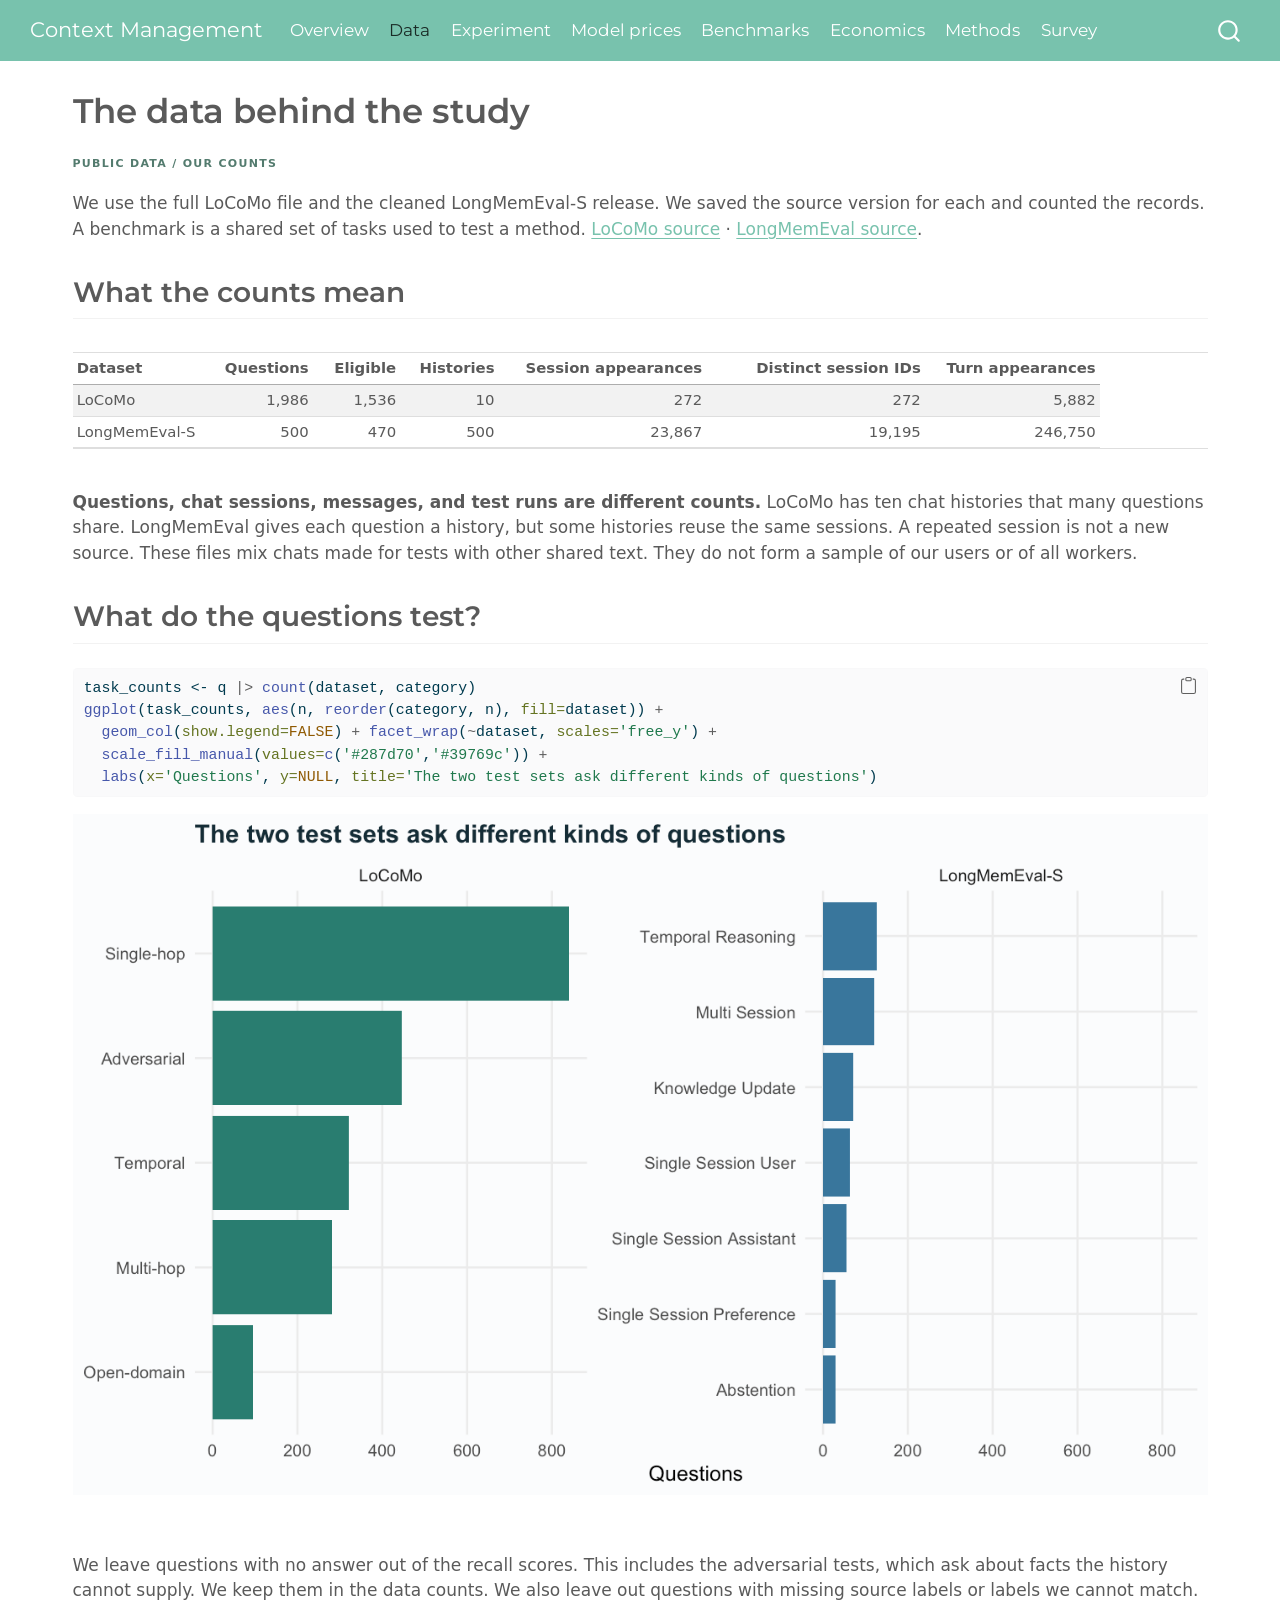
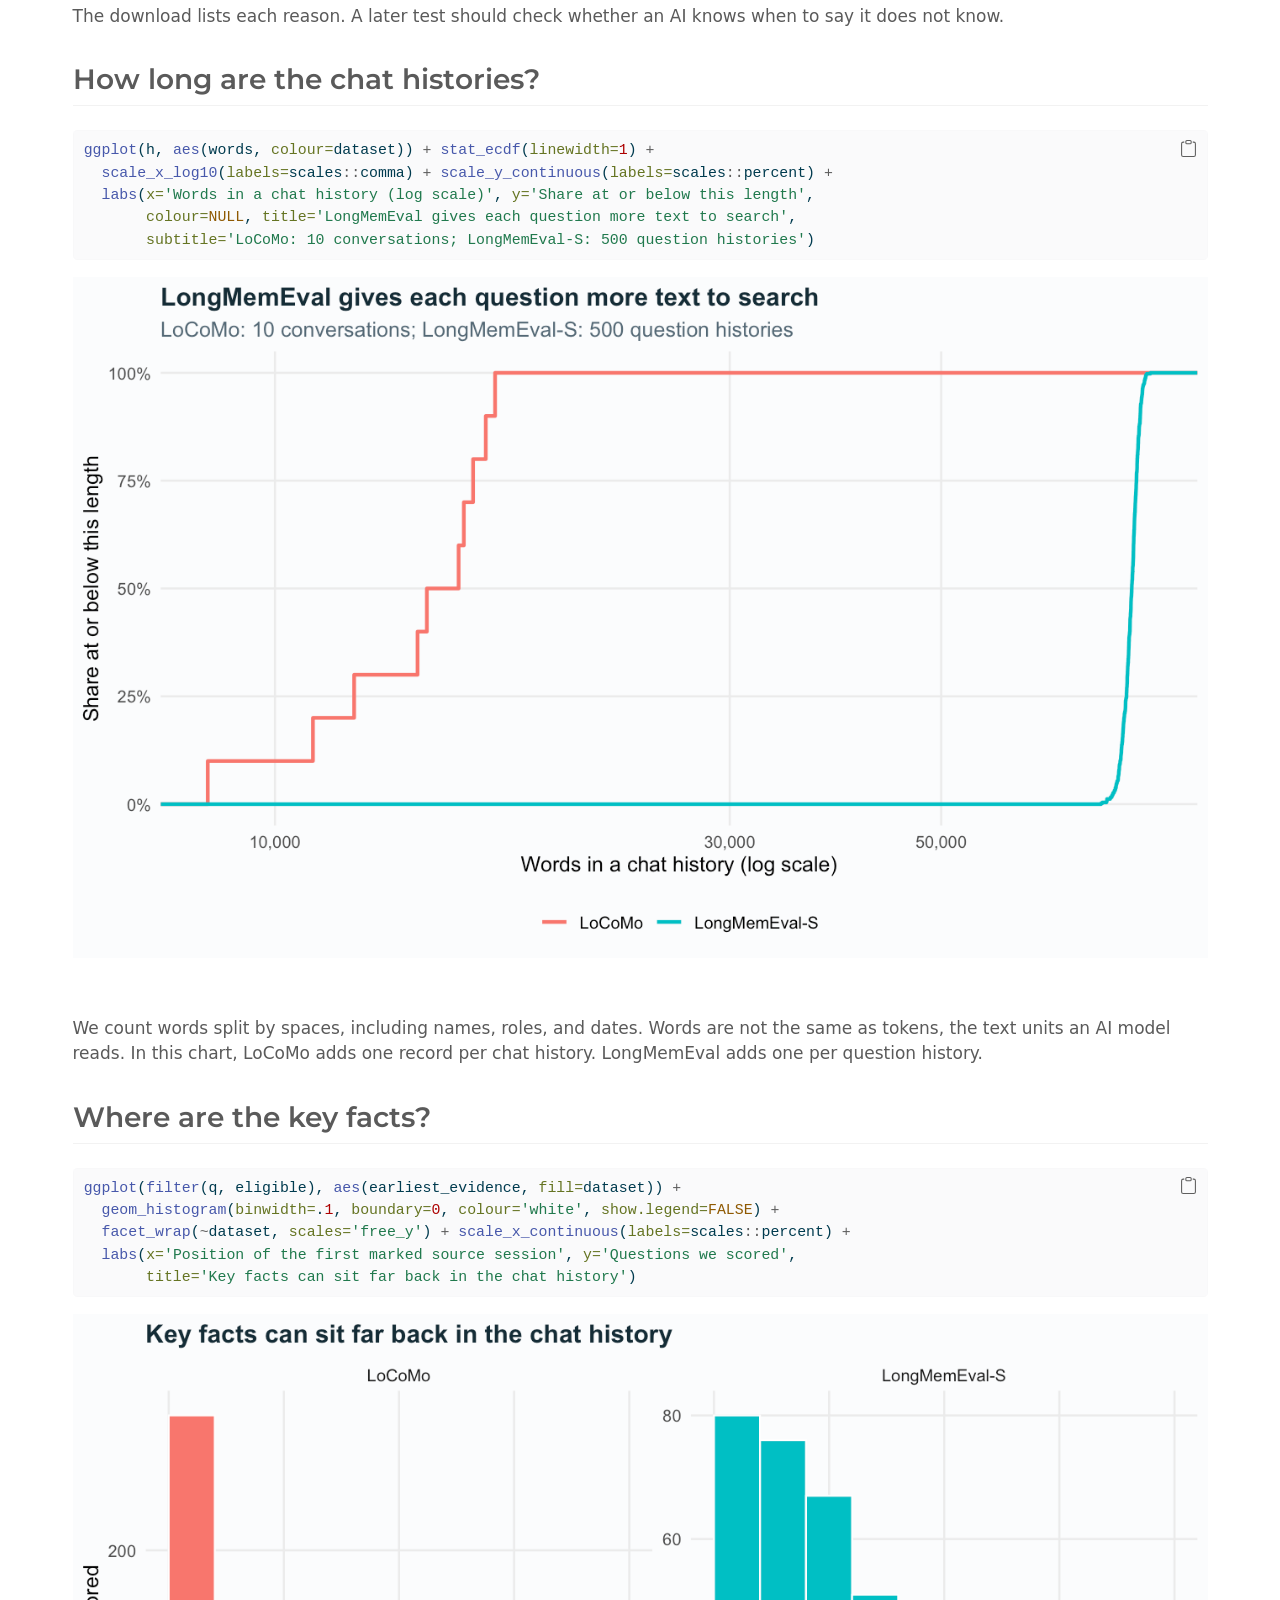
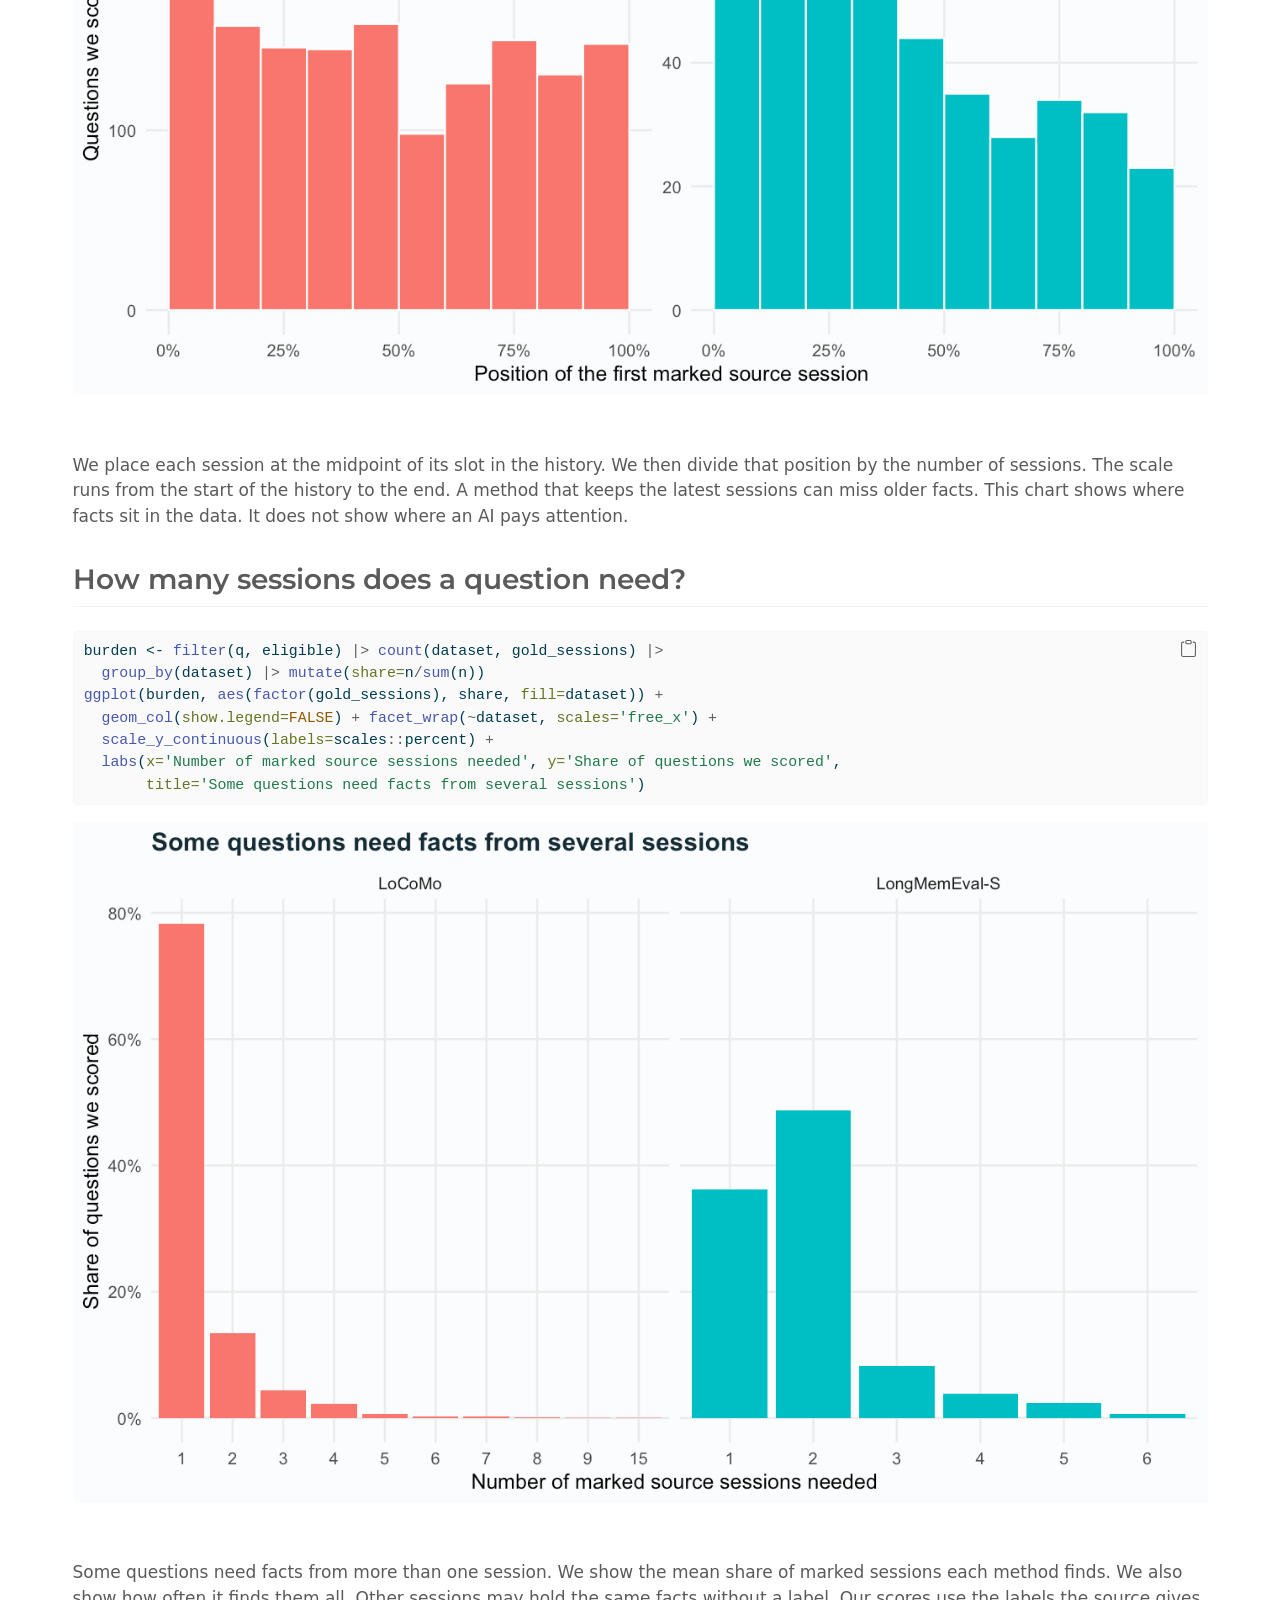
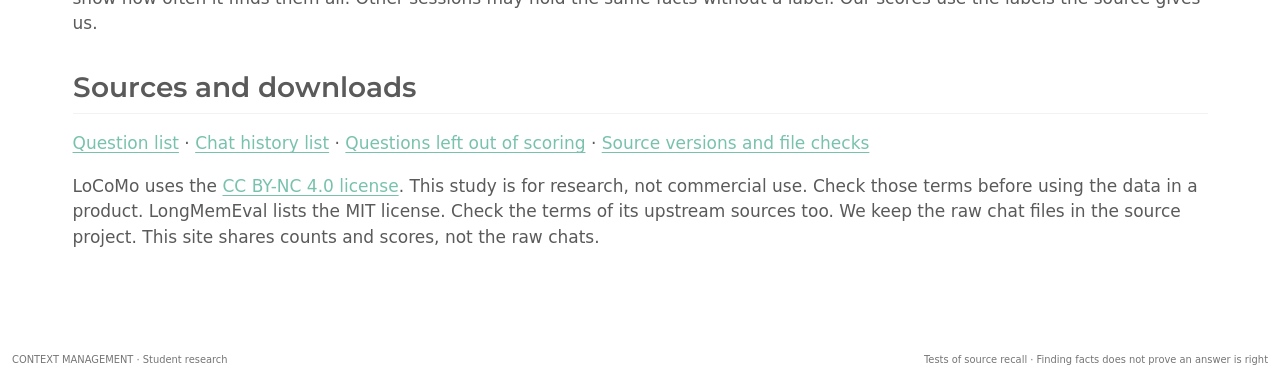
==== docs/datasets.html @ 9ab10355 "Publish AI context management research website" ====
<!DOCTYPE html>
<html xmlns="http://www.w3.org/1999/xhtml" lang="en" xml:lang="en"><head>

<meta charset="utf-8">
<meta name="generator" content="quarto-1.10.18">

<meta name="viewport" content="width=device-width, initial-scale=1.0, user-scalable=yes">


<title>The data behind the study – Context Management</title>
<style>
/* Default styles provided by pandoc.
** See https://pandoc.org/MANUAL.html#variables-for-html for config info.
*/
span.smallcaps{font-variant: small-caps;}
div.columns{display: flex; gap: 1.5em;}
div.column{flex: auto;}
@media screen {
div.columns{gap: min(4vw, 1.5em);}
div.column{overflow-x: auto;}
}
div.hanging-indent{margin-left: 1.5em; text-indent: -1.5em;}
ul.task-list{list-style: none;}
ul.task-list li input[type="checkbox"] {
  width: 0.8em;
  margin: 0 0.8em 0.2em -1em; /* quarto-specific, see https://github.com/quarto-dev/quarto-cli/issues/4556 */ 
  vertical-align: middle;
}
/* CSS for syntax highlighting */
html { -webkit-text-size-adjust: 100%; }
pre > code.sourceCode { white-space: pre; position: relative; }
pre > code.sourceCode > span { display: inline-block; line-height: 1.25; }
pre > code.sourceCode > span:empty { height: 1.2em; }
.sourceCode { overflow: visible; }
code.sourceCode > span { color: inherit; text-decoration: inherit; }
div.sourceCode { margin: 1em 0; }
pre.sourceCode { margin: 0; }
@media screen {
div.sourceCode { overflow: auto; }
}
@media print {
pre > code.sourceCode { white-space: pre-wrap; }
pre > code.sourceCode > span { text-indent: -5em; padding-left: 5em; }
}
pre.numberSource code
  { counter-reset: source-line 0; }
pre.numberSource code > span
  { position: relative; left: -4em; counter-increment: source-line; }
pre.numberSource code > span > a:first-child::before
  { content: counter(source-line);
    position: relative; left: -1em; text-align: right; vertical-align: baseline;
    border: none; display: inline-block;
    -webkit-touch-callout: none; -webkit-user-select: none;
    -khtml-user-select: none; -moz-user-select: none;
    -ms-user-select: none; user-select: none;
    padding: 0 4px; width: 4em;
  }
pre.numberSource { margin-left: 3em;  padding-left: 4px; }
div.sourceCode
  {   }
@media screen {
pre > code.sourceCode > span > a:first-child::before { text-decoration: underline; }
}
</style>


<script src="site_libs/quarto-nav/quarto-nav.js"></script>
<script src="site_libs/clipboard/clipboard.min.js"></script>
<script src="site_libs/quarto-search/autocomplete.umd.js"></script>
<script src="site_libs/quarto-search/fuse.min.js"></script>
<script src="site_libs/quarto-search/quarto-search.js"></script>
<meta name="quarto:offset" content="./">
<script src="site_libs/quarto-html/quarto.js" type="module"></script>
<script src="site_libs/quarto-html/tabsets/tabsets.js" type="module"></script>
<script src="site_libs/quarto-html/popper.min.js"></script>
<script src="site_libs/quarto-html/tippy.umd.min.js"></script>
<script src="site_libs/quarto-html/anchor.min.js"></script>
<link href="site_libs/quarto-html/tippy.css" rel="stylesheet">
<link href="site_libs/quarto-html/quarto-syntax-highlighting-64a204ab8560d761af7679ceaba22944.css" rel="stylesheet" id="quarto-text-highlighting-styles">
<script src="site_libs/bootstrap/bootstrap.min.js"></script>
<link href="site_libs/bootstrap/bootstrap-icons.css" rel="stylesheet">
<link href="site_libs/bootstrap/bootstrap-f306a07c4fb173bd38603ab43a511bce.min.css" rel="stylesheet" append-hash="true" id="quarto-bootstrap" data-mode="light">
<script id="quarto-search-options" type="application/json">{
  "location": "navbar",
  "copy-button": false,
  "collapse-after": 3,
  "panel-placement": "end",
  "type": "overlay",
  "limit": 50,
  "keyboard-shortcut": [
    "f",
    "/",
    "s"
  ],
  "show-item-context": false,
  "language": {
    "search-no-results-text": "No results",
    "search-matching-documents-text": "matching documents",
    "search-copy-link-title": "Copy link to search",
    "search-hide-matches-text": "Hide additional matches",
    "search-more-match-text": "more match in this document",
    "search-more-matches-text": "more matches in this document",
    "search-clear-button-title": "Clear",
    "search-text-placeholder": "",
    "search-detached-cancel-button-title": "Cancel",
    "search-submit-button-title": "Submit",
    "search-label": "Search"
  }
}</script>


<link rel="stylesheet" href="assets/styles.css">
</head>

<body class="nav-fixed quarto-light">

<div id="quarto-search-results"></div>
  <header id="quarto-header" class="headroom fixed-top">
    <nav class="navbar navbar-expand-lg " data-bs-theme="dark">
      <div class="navbar-container container-fluid">
      <div class="navbar-brand-container mx-auto">
    <a class="navbar-brand" href="./index.html">
    <span class="navbar-title">Context Management</span>
    </a>
  </div>
            <div id="quarto-search" class="" title="Search"></div>
          <button class="navbar-toggler" type="button" data-bs-toggle="collapse" data-bs-target="#navbarCollapse" aria-controls="navbarCollapse" role="menu" aria-expanded="false" aria-label="Toggle navigation" onclick="if (window.quartoToggleHeadroom) { window.quartoToggleHeadroom(); }">
  <span class="navbar-toggler-icon"></span>
</button>
          <div class="collapse navbar-collapse" id="navbarCollapse">
            <ul class="navbar-nav navbar-nav-scroll me-auto">
  <li class="nav-item">
    <a class="nav-link" href="./index.html"> 
<span class="menu-text">Overview</span></a>
  </li>  
  <li class="nav-item">
    <a class="nav-link active" href="./datasets.html" aria-current="page"> 
<span class="menu-text">Data</span></a>
  </li>  
  <li class="nav-item">
    <a class="nav-link" href="./retrieval.html"> 
<span class="menu-text">Experiment</span></a>
  </li>  
  <li class="nav-item">
    <a class="nav-link" href="./market.html"> 
<span class="menu-text">Model prices</span></a>
  </li>  
  <li class="nav-item">
    <a class="nav-link" href="./evidence.html"> 
<span class="menu-text">Benchmarks</span></a>
  </li>  
  <li class="nav-item">
    <a class="nav-link" href="./economics.html"> 
<span class="menu-text">Economics</span></a>
  </li>  
  <li class="nav-item">
    <a class="nav-link" href="./methods.html"> 
<span class="menu-text">Methods</span></a>
  </li>  
  <li class="nav-item">
    <a class="nav-link" href="./pulse.html"> 
<span class="menu-text">Survey</span></a>
  </li>  
</ul>
          </div> <!-- /navcollapse -->
            <div class="quarto-navbar-tools">
</div>
      </div> <!-- /container-fluid -->
    </nav>
</header>
<!-- content -->
<div id="quarto-content" class="quarto-container page-columns page-rows-contents page-layout-full page-navbar">
<!-- sidebar -->
<!-- margin-sidebar -->
    
<!-- main -->
<main class="content column-page" id="quarto-document-content">

<header id="title-block-header" class="quarto-title-block default">
<div class="quarto-title">
<h1 class="title">The data behind the study</h1>
</div>



<div class="quarto-title-meta column-page">

    
  
    
  </div>
  


</header>


<p><span class="tag">Public data / Our counts</span></p>
<p>We use the full LoCoMo file and the cleaned LongMemEval-S release. We saved the source version for each and counted the records. A benchmark is a shared set of tasks used to test a method. <a href="https://github.com/snap-research/locomo">LoCoMo source</a> · <a href="https://huggingface.co/datasets/xiaowu0162/longmemeval-cleaned">LongMemEval source</a>.</p>
<section id="what-the-counts-mean" class="level2">
<h2 class="anchored" data-anchor-id="what-the-counts-mean">What the counts mean</h2>
<div class="cell">
<div class="cell-output-display">
<table class="caption-top table table-sm table-striped small">
<colgroup>
<col style="width: 13%">
<col style="width: 9%">
<col style="width: 8%">
<col style="width: 9%">
<col style="width: 19%">
<col style="width: 20%">
<col style="width: 16%">
</colgroup>
<thead>
<tr class="header">
<th style="text-align: left;">Dataset</th>
<th style="text-align: right;">Questions</th>
<th style="text-align: right;">Eligible</th>
<th style="text-align: right;">Histories</th>
<th style="text-align: right;">Session appearances</th>
<th style="text-align: right;">Distinct session IDs</th>
<th style="text-align: right;">Turn appearances</th>
</tr>
</thead>
<tbody>
<tr class="odd">
<td style="text-align: left;">LoCoMo</td>
<td style="text-align: right;">1,986</td>
<td style="text-align: right;">1,536</td>
<td style="text-align: right;">10</td>
<td style="text-align: right;">272</td>
<td style="text-align: right;">272</td>
<td style="text-align: right;">5,882</td>
</tr>
<tr class="even">
<td style="text-align: left;">LongMemEval-S</td>
<td style="text-align: right;">500</td>
<td style="text-align: right;">470</td>
<td style="text-align: right;">500</td>
<td style="text-align: right;">23,867</td>
<td style="text-align: right;">19,195</td>
<td style="text-align: right;">246,750</td>
</tr>
</tbody>
</table>
</div>
</div>
<p><strong>Questions, chat sessions, messages, and test runs are different counts.</strong> LoCoMo has ten chat histories that many questions share. LongMemEval gives each question a history, but some histories reuse the same sessions. A repeated session is not a new source. These files mix chats made for tests with other shared text. They do not form a sample of our users or of all workers.</p>
</section>
<section id="what-do-the-questions-test" class="level2">
<h2 class="anchored" data-anchor-id="what-do-the-questions-test">What do the questions test?</h2>
<div class="cell">
<div class="code-copy-outer-scaffold"><div class="sourceCode cell-code" id="cb1"><pre class="sourceCode r code-with-copy"><code class="sourceCode r"><span id="cb1-1"><a href="#cb1-1" aria-hidden="true" tabindex="-1"></a>task_counts <span class="ot">&lt;-</span> q <span class="sc">|&gt;</span> <span class="fu">count</span>(dataset, category)</span>
<span id="cb1-2"><a href="#cb1-2" aria-hidden="true" tabindex="-1"></a><span class="fu">ggplot</span>(task_counts, <span class="fu">aes</span>(n, <span class="fu">reorder</span>(category, n), <span class="at">fill=</span>dataset)) <span class="sc">+</span></span>
<span id="cb1-3"><a href="#cb1-3" aria-hidden="true" tabindex="-1"></a>  <span class="fu">geom_col</span>(<span class="at">show.legend=</span><span class="cn">FALSE</span>) <span class="sc">+</span> <span class="fu">facet_wrap</span>(<span class="sc">~</span>dataset, <span class="at">scales=</span><span class="st">'free_y'</span>) <span class="sc">+</span></span>
<span id="cb1-4"><a href="#cb1-4" aria-hidden="true" tabindex="-1"></a>  <span class="fu">scale_fill_manual</span>(<span class="at">values=</span><span class="fu">c</span>(<span class="st">'#287d70'</span>,<span class="st">'#39769c'</span>)) <span class="sc">+</span></span>
<span id="cb1-5"><a href="#cb1-5" aria-hidden="true" tabindex="-1"></a>  <span class="fu">labs</span>(<span class="at">x=</span><span class="st">'Questions'</span>, <span class="at">y=</span><span class="cn">NULL</span>, <span class="at">title=</span><span class="st">'The two test sets ask different kinds of questions'</span>)</span></code></pre></div><button title="Copy to Clipboard" class="code-copy-button"><i class="bi"></i></button></div>
<div class="cell-output-display">
<div>
<figure class="figure">
<p><img src="datasets_files/figure-html/task-mix-1.png" class="img-fluid figure-img" alt="Number of questions by task in LoCoMo and LongMemEval-S."></p>
</figure>
</div>
</div>
</div>
<p>We leave questions with no answer out of the recall scores. This includes the adversarial tests, which ask about facts the history cannot supply. We keep them in the data counts. We also leave out questions with missing source labels or labels we cannot match. The download lists each reason. A later test should check whether an AI knows when to say it does not know.</p>
</section>
<section id="how-long-are-the-chat-histories" class="level2">
<h2 class="anchored" data-anchor-id="how-long-are-the-chat-histories">How long are the chat histories?</h2>
<div class="cell">
<div class="code-copy-outer-scaffold"><div class="sourceCode cell-code" id="cb2"><pre class="sourceCode r code-with-copy"><code class="sourceCode r"><span id="cb2-1"><a href="#cb2-1" aria-hidden="true" tabindex="-1"></a><span class="fu">ggplot</span>(h, <span class="fu">aes</span>(words, <span class="at">colour=</span>dataset)) <span class="sc">+</span> <span class="fu">stat_ecdf</span>(<span class="at">linewidth=</span><span class="dv">1</span>) <span class="sc">+</span></span>
<span id="cb2-2"><a href="#cb2-2" aria-hidden="true" tabindex="-1"></a>  <span class="fu">scale_x_log10</span>(<span class="at">labels=</span>scales<span class="sc">::</span>comma) <span class="sc">+</span> <span class="fu">scale_y_continuous</span>(<span class="at">labels=</span>scales<span class="sc">::</span>percent) <span class="sc">+</span></span>
<span id="cb2-3"><a href="#cb2-3" aria-hidden="true" tabindex="-1"></a>  <span class="fu">labs</span>(<span class="at">x=</span><span class="st">'Words in a chat history (log scale)'</span>, <span class="at">y=</span><span class="st">'Share at or below this length'</span>,</span>
<span id="cb2-4"><a href="#cb2-4" aria-hidden="true" tabindex="-1"></a>       <span class="at">colour=</span><span class="cn">NULL</span>, <span class="at">title=</span><span class="st">'LongMemEval gives each question more text to search'</span>,</span>
<span id="cb2-5"><a href="#cb2-5" aria-hidden="true" tabindex="-1"></a>       <span class="at">subtitle=</span><span class="st">'LoCoMo: 10 conversations; LongMemEval-S: 500 question histories'</span>)</span></code></pre></div><button title="Copy to Clipboard" class="code-copy-button"><i class="bi"></i></button></div>
<div class="cell-output-display">
<div>
<figure class="figure">
<p><img src="datasets_files/figure-html/history-load-1.png" class="img-fluid figure-img" alt="Share of chat histories at or below each word count in both datasets."></p>
</figure>
</div>
</div>
</div>
<p>We count words split by spaces, including names, roles, and dates. Words are not the same as tokens, the text units an AI model reads. In this chart, LoCoMo adds one record per chat history. LongMemEval adds one per question history.</p>
</section>
<section id="where-are-the-key-facts" class="level2">
<h2 class="anchored" data-anchor-id="where-are-the-key-facts">Where are the key facts?</h2>
<div class="cell">
<div class="code-copy-outer-scaffold"><div class="sourceCode cell-code" id="cb3"><pre class="sourceCode r code-with-copy"><code class="sourceCode r"><span id="cb3-1"><a href="#cb3-1" aria-hidden="true" tabindex="-1"></a><span class="fu">ggplot</span>(<span class="fu">filter</span>(q, eligible), <span class="fu">aes</span>(earliest_evidence, <span class="at">fill=</span>dataset)) <span class="sc">+</span></span>
<span id="cb3-2"><a href="#cb3-2" aria-hidden="true" tabindex="-1"></a>  <span class="fu">geom_histogram</span>(<span class="at">binwidth=</span>.<span class="dv">1</span>, <span class="at">boundary=</span><span class="dv">0</span>, <span class="at">colour=</span><span class="st">'white'</span>, <span class="at">show.legend=</span><span class="cn">FALSE</span>) <span class="sc">+</span></span>
<span id="cb3-3"><a href="#cb3-3" aria-hidden="true" tabindex="-1"></a>  <span class="fu">facet_wrap</span>(<span class="sc">~</span>dataset, <span class="at">scales=</span><span class="st">'free_y'</span>) <span class="sc">+</span> <span class="fu">scale_x_continuous</span>(<span class="at">labels=</span>scales<span class="sc">::</span>percent) <span class="sc">+</span></span>
<span id="cb3-4"><a href="#cb3-4" aria-hidden="true" tabindex="-1"></a>  <span class="fu">labs</span>(<span class="at">x=</span><span class="st">'Position of the first marked source session'</span>, <span class="at">y=</span><span class="st">'Questions we scored'</span>,</span>
<span id="cb3-5"><a href="#cb3-5" aria-hidden="true" tabindex="-1"></a>       <span class="at">title=</span><span class="st">'Key facts can sit far back in the chat history'</span>)</span></code></pre></div><button title="Copy to Clipboard" class="code-copy-button"><i class="bi"></i></button></div>
<div class="cell-output-display">
<div>
<figure class="figure">
<p><img src="datasets_files/figure-html/evidence-position-1.png" class="img-fluid figure-img" alt="Where the first marked source session sits in each history we scored."></p>
</figure>
</div>
</div>
</div>
<p>We place each session at the midpoint of its slot in the history. We then divide that position by the number of sessions. The scale runs from the start of the history to the end. A method that keeps the latest sessions can miss older facts. This chart shows where facts sit in the data. It does not show where an AI pays attention.</p>
</section>
<section id="how-many-sessions-does-a-question-need" class="level2">
<h2 class="anchored" data-anchor-id="how-many-sessions-does-a-question-need">How many sessions does a question need?</h2>
<div class="cell">
<div class="code-copy-outer-scaffold"><div class="sourceCode cell-code" id="cb4"><pre class="sourceCode r code-with-copy"><code class="sourceCode r"><span id="cb4-1"><a href="#cb4-1" aria-hidden="true" tabindex="-1"></a>burden <span class="ot">&lt;-</span> <span class="fu">filter</span>(q, eligible) <span class="sc">|&gt;</span> <span class="fu">count</span>(dataset, gold_sessions) <span class="sc">|&gt;</span></span>
<span id="cb4-2"><a href="#cb4-2" aria-hidden="true" tabindex="-1"></a>  <span class="fu">group_by</span>(dataset) <span class="sc">|&gt;</span> <span class="fu">mutate</span>(<span class="at">share=</span>n<span class="sc">/</span><span class="fu">sum</span>(n))</span>
<span id="cb4-3"><a href="#cb4-3" aria-hidden="true" tabindex="-1"></a><span class="fu">ggplot</span>(burden, <span class="fu">aes</span>(<span class="fu">factor</span>(gold_sessions), share, <span class="at">fill=</span>dataset)) <span class="sc">+</span></span>
<span id="cb4-4"><a href="#cb4-4" aria-hidden="true" tabindex="-1"></a>  <span class="fu">geom_col</span>(<span class="at">show.legend=</span><span class="cn">FALSE</span>) <span class="sc">+</span> <span class="fu">facet_wrap</span>(<span class="sc">~</span>dataset, <span class="at">scales=</span><span class="st">'free_x'</span>) <span class="sc">+</span></span>
<span id="cb4-5"><a href="#cb4-5" aria-hidden="true" tabindex="-1"></a>  <span class="fu">scale_y_continuous</span>(<span class="at">labels=</span>scales<span class="sc">::</span>percent) <span class="sc">+</span></span>
<span id="cb4-6"><a href="#cb4-6" aria-hidden="true" tabindex="-1"></a>  <span class="fu">labs</span>(<span class="at">x=</span><span class="st">'Number of marked source sessions needed'</span>, <span class="at">y=</span><span class="st">'Share of questions we scored'</span>,</span>
<span id="cb4-7"><a href="#cb4-7" aria-hidden="true" tabindex="-1"></a>       <span class="at">title=</span><span class="st">'Some questions need facts from several sessions'</span>)</span></code></pre></div><button title="Copy to Clipboard" class="code-copy-button"><i class="bi"></i></button></div>
<div class="cell-output-display">
<div>
<figure class="figure">
<p><img src="datasets_files/figure-html/evidence-burden-1.png" class="img-fluid figure-img" alt="Share of scored questions that need one or more source sessions."></p>
</figure>
</div>
</div>
</div>
<p>Some questions need facts from more than one session. We show the mean share of marked sessions each method finds. We also show how often it finds them all. Other sessions may hold the same facts without a label. Our scores use the labels the source gives us.</p>
</section>
<section id="sources-and-downloads" class="level2">
<h2 class="anchored" data-anchor-id="sources-and-downloads">Sources and downloads</h2>
<p><a href="data/processed/question_inventory.json">Question list</a> · <a href="data/processed/history_inventory.json">Chat history list</a> · <a href="data/processed/retrieval_exclusions.json">Questions left out of scoring</a> · <a href="data/processed/benchmark_sources.json">Source versions and file checks</a></p>
<p>LoCoMo uses the <a href="data/processed/LOCOMO_LICENSE.txt">CC BY-NC 4.0 license</a>. This study is for research, not commercial use. Check those terms before using the data in a product. LongMemEval lists the MIT license. Check the terms of its upstream sources too. We keep the raw chat files in the source project. This site shares counts and scores, not the raw chats.</p>


</section>

</main> <!-- /main -->
<script src="assets/explorer.js"></script>
<script src="assets/research.js"></script>
<script id="quarto-html-after-body" type="application/javascript">
  window.document.addEventListener("DOMContentLoaded", function (event) {
    const icon = "";
    const anchorJS = new window.AnchorJS();
    anchorJS.options = {
      placement: 'right',
      icon: icon
    };
    anchorJS.add('.anchored');
    const isCodeAnnotation = (el) => {
      for (const clz of el.classList) {
        if (clz.startsWith('code-annotation-')) {                     
          return true;
        }
      }
      return false;
    }
    const onCopySuccess = function(e) {
      // button target
      const button = e.trigger;
      // don't keep focus
      button.blur();
      // flash "checked"
      button.classList.add('code-copy-button-checked');
      var currentTitle = button.getAttribute("title");
      button.setAttribute("title", "Copied!");
      let tooltip;
      if (window.bootstrap) {
        button.setAttribute("data-bs-toggle", "tooltip");
        button.setAttribute("data-bs-placement", "left");
        button.setAttribute("data-bs-title", "Copied!");
        tooltip = new bootstrap.Tooltip(button, 
          { trigger: "manual", 
            customClass: "code-copy-button-tooltip",
            offset: [0, -8]});
        tooltip.show();    
      }
      setTimeout(function() {
        if (tooltip) {
          tooltip.hide();
          button.removeAttribute("data-bs-title");
          button.removeAttribute("data-bs-toggle");
          button.removeAttribute("data-bs-placement");
        }
        button.setAttribute("title", currentTitle);
        button.classList.remove('code-copy-button-checked');
      }, 1000);
      // clear code selection
      e.clearSelection();
    }
    const getTextToCopy = function(trigger) {
      const outerScaffold = trigger.parentElement.cloneNode(true);
      const codeEl = outerScaffold.querySelector('code');
      for (const childEl of codeEl.children) {
        if (isCodeAnnotation(childEl)) {
          childEl.remove();
        }
      }
      return codeEl.innerText;
    }
    const clipboard = new window.ClipboardJS('.code-copy-button:not([data-in-quarto-modal])', {
      text: getTextToCopy
    });
    clipboard.on('success', onCopySuccess);
    if (window.document.getElementById('quarto-embedded-source-code-modal')) {
      const clipboardModal = new window.ClipboardJS('.code-copy-button[data-in-quarto-modal]', {
        text: getTextToCopy,
        container: window.document.getElementById('quarto-embedded-source-code-modal')
      });
      clipboardModal.on('success', onCopySuccess);
    }
      var localhostRegex = new RegExp(/^(?:http|https):\/\/localhost\:?[0-9]*\//);
      var mailtoRegex = new RegExp(/^mailto:/);
        var filterRegex = new RegExp("https:\/\/sbachani28\.github\.io\/ai-context-management\/");
      var isInternal = (href) => {
          return filterRegex.test(href) || localhostRegex.test(href) || mailtoRegex.test(href);
      }
      // Inspect non-navigation links and adorn them if external
     var links = window.document.querySelectorAll('a[href]:not(.nav-link):not(.navbar-brand):not(.toc-action):not(.sidebar-link):not(.sidebar-item-toggle):not(.pagination-link):not(.no-external):not([aria-hidden]):not(.dropdown-item):not(.quarto-navigation-tool):not(.about-link)');
      for (var i=0; i<links.length; i++) {
        const link = links[i];
        if (!isInternal(link.href)) {
          // undo the damage that might have been done by quarto-nav.js in the case of
          // links that we want to consider external
          if (link.dataset.originalHref !== undefined) {
            link.href = link.dataset.originalHref;
          }
        }
      }
    function tippyHover(el, contentFn, onTriggerFn, onUntriggerFn) {
      const config = {
        allowHTML: true,
        maxWidth: 500,
        delay: 100,
        arrow: false,
        appendTo: function(el) {
            return el.parentElement;
        },
        interactive: true,
        interactiveBorder: 10,
        theme: 'quarto',
        placement: 'bottom-start',
      };
      if (contentFn) {
        config.content = contentFn;
      }
      if (onTriggerFn) {
        config.onTrigger = onTriggerFn;
      }
      if (onUntriggerFn) {
        config.onUntrigger = onUntriggerFn;
      }
      window.tippy(el, config); 
    }
    const noterefs = window.document.querySelectorAll('a[role="doc-noteref"]');
    for (var i=0; i<noterefs.length; i++) {
      const ref = noterefs[i];
      tippyHover(ref, function() {
        // use id or data attribute instead here
        let href = ref.getAttribute('data-footnote-href') || ref.getAttribute('href');
        try { href = new URL(href).hash; } catch {}
        const id = href.replace(/^#\/?/, "");
        const note = window.document.getElementById(id);
        if (note) {
          return note.innerHTML;
        } else {
          return "";
        }
      });
    }
    const xrefs = window.document.querySelectorAll('a.quarto-xref');
    const processXRef = (id, note) => {
      // Strip column container classes
      const stripColumnClz = (el) => {
        el.classList.remove("page-full", "page-columns");
        if (el.children) {
          for (const child of el.children) {
            stripColumnClz(child);
          }
        }
      }
      stripColumnClz(note)
      if (id === null || id.startsWith('sec-')) {
        // Special case sections, only their first couple elements
        const container = document.createElement("div");
        if (note.children && note.children.length > 2) {
          container.appendChild(note.children[0].cloneNode(true));
          for (let i = 1; i < note.children.length; i++) {
            const child = note.children[i];
            if (child.tagName === "P" && child.innerText === "") {
              continue;
            } else {
              container.appendChild(child.cloneNode(true));
              break;
            }
          }
          if (window.Quarto?.typesetMath) {
            window.Quarto.typesetMath(container);
          }
          return container.innerHTML
        } else {
          if (window.Quarto?.typesetMath) {
            window.Quarto.typesetMath(note);
          }
          return note.innerHTML;
        }
      } else {
        // Remove any anchor links if they are present
        const anchorLink = note.querySelector('a.anchorjs-link');
        if (anchorLink) {
          anchorLink.remove();
        }
        if (window.Quarto?.typesetMath) {
          window.Quarto.typesetMath(note);
        }
        if (note.classList.contains("callout")) {
          return note.outerHTML;
        } else {
          return note.innerHTML;
        }
      }
    }
    for (var i=0; i<xrefs.length; i++) {
      const xref = xrefs[i];
      tippyHover(xref, undefined, function(instance) {
        instance.disable();
        let url = xref.getAttribute('href');
        let hash = undefined; 
        if (url.startsWith('#')) {
          hash = url;
        } else {
          try { hash = new URL(url).hash; } catch {}
        }
        if (hash) {
          const id = hash.replace(/^#\/?/, "");
          const note = window.document.getElementById(id);
          if (note !== null) {
            try {
              const html = processXRef(id, note.cloneNode(true));
              instance.setContent(html);
            } finally {
              instance.enable();
              instance.show();
            }
          } else {
            // See if we can fetch this
            fetch(url.split('#')[0])
            .then(res => res.text())
            .then(html => {
              const parser = new DOMParser();
              const htmlDoc = parser.parseFromString(html, "text/html");
              const note = htmlDoc.getElementById(id);
              if (note !== null) {
                const html = processXRef(id, note);
                instance.setContent(html);
              } 
            }).finally(() => {
              instance.enable();
              instance.show();
            });
          }
        } else {
          // See if we can fetch a full url (with no hash to target)
          // This is a special case and we should probably do some content thinning / targeting
          fetch(url)
          .then(res => res.text())
          .then(html => {
            const parser = new DOMParser();
            const htmlDoc = parser.parseFromString(html, "text/html");
            const note = htmlDoc.querySelector('main.content');
            if (note !== null) {
              // This should only happen for chapter cross references
              // (since there is no id in the URL)
              // remove the first header
              if (note.children.length > 0 && note.children[0].tagName === "HEADER") {
                note.children[0].remove();
              }
              const html = processXRef(null, note);
              instance.setContent(html);
            } 
          }).finally(() => {
            instance.enable();
            instance.show();
          });
        }
      }, function(instance) {
      });
    }
        let selectedAnnoteEl;
        const selectorForAnnotation = ( cell, annotation) => {
          let cellAttr = 'data-code-cell="' + cell + '"';
          let lineAttr = 'data-code-annotation="' +  annotation + '"';
          const selector = 'span[' + cellAttr + '][' + lineAttr + ']';
          return selector;
        }
        const selectCodeLines = (annoteEl) => {
          const doc = window.document;
          const targetCell = annoteEl.getAttribute("data-target-cell");
          const targetAnnotation = annoteEl.getAttribute("data-target-annotation");
          const annoteSpan = window.document.querySelector(selectorForAnnotation(targetCell, targetAnnotation));
          const lines = annoteSpan.getAttribute("data-code-lines").split(",");
          const lineIds = lines.map((line) => {
            return targetCell + "-" + line;
          })
          let top = null;
          let height = null;
          let parent = null;
          if (lineIds.length > 0) {
              //compute the position of the single el (top and bottom and make a div)
              const el = window.document.getElementById(lineIds[0]);
              top = el.offsetTop;
              height = el.offsetHeight;
              parent = el.parentElement.parentElement;
            if (lineIds.length > 1) {
              const lastEl = window.document.getElementById(lineIds[lineIds.length - 1]);
              const bottom = lastEl.offsetTop + lastEl.offsetHeight;
              height = bottom - top;
            }
            if (top !== null && height !== null && parent !== null) {
              // cook up a div (if necessary) and position it 
              let div = window.document.getElementById("code-annotation-line-highlight");
              if (div === null) {
                div = window.document.createElement("div");
                div.setAttribute("id", "code-annotation-line-highlight");
                div.style.position = 'absolute';
                parent.appendChild(div);
              }
              div.style.top = top - 2 + "px";
              div.style.height = height + 4 + "px";
              div.style.left = 0;
              let gutterDiv = window.document.getElementById("code-annotation-line-highlight-gutter");
              if (gutterDiv === null) {
                gutterDiv = window.document.createElement("div");
                gutterDiv.setAttribute("id", "code-annotation-line-highlight-gutter");
                gutterDiv.style.position = 'absolute';
                const codeCell = window.document.getElementById(targetCell);
                const gutter = codeCell.querySelector('.code-annotation-gutter');
                gutter.appendChild(gutterDiv);
              }
              gutterDiv.style.top = top - 2 + "px";
              gutterDiv.style.height = height + 4 + "px";
            }
            selectedAnnoteEl = annoteEl;
          }
        };
        const unselectCodeLines = () => {
          const elementsIds = ["code-annotation-line-highlight", "code-annotation-line-highlight-gutter"];
          elementsIds.forEach((elId) => {
            const div = window.document.getElementById(elId);
            if (div) {
              div.remove();
            }
          });
          selectedAnnoteEl = undefined;
        };
          // Handle positioning of the toggle
      window.addEventListener(
        "resize",
        throttle(() => {
          elRect = undefined;
          if (selectedAnnoteEl) {
            selectCodeLines(selectedAnnoteEl);
          }
        }, 10)
      );
      function throttle(fn, ms) {
      let throttle = false;
      let timer;
        return (...args) => {
          if(!throttle) { // first call gets through
              fn.apply(this, args);
              throttle = true;
          } else { // all the others get throttled
              if(timer) clearTimeout(timer); // cancel #2
              timer = setTimeout(() => {
                fn.apply(this, args);
                timer = throttle = false;
              }, ms);
          }
        };
      }
        // Attach click handler to the DT
        const annoteDls = window.document.querySelectorAll('dt[data-target-cell]');
        for (const annoteDlNode of annoteDls) {
          annoteDlNode.addEventListener('click', (event) => {
            const clickedEl = event.target;
            if (clickedEl !== selectedAnnoteEl) {
              unselectCodeLines();
              const activeEl = window.document.querySelector('dt[data-target-cell].code-annotation-active');
              if (activeEl) {
                activeEl.classList.remove('code-annotation-active');
              }
              selectCodeLines(clickedEl);
              clickedEl.classList.add('code-annotation-active');
            } else {
              // Unselect the line
              unselectCodeLines();
              clickedEl.classList.remove('code-annotation-active');
            }
          });
        }
    const findCites = (el) => {
      const parentEl = el.parentElement;
      if (parentEl) {
        const cites = parentEl.dataset.cites;
        if (cites) {
          return {
            el,
            cites: cites.split(' ')
          };
        } else {
          return findCites(el.parentElement)
        }
      } else {
        return undefined;
      }
    };
    var bibliorefs = window.document.querySelectorAll('a[role="doc-biblioref"]');
    for (var i=0; i<bibliorefs.length; i++) {
      const ref = bibliorefs[i];
      const citeInfo = findCites(ref);
      if (citeInfo) {
        tippyHover(citeInfo.el, function() {
          var popup = window.document.createElement('div');
          citeInfo.cites.forEach(function(cite) {
            var citeDiv = window.document.createElement('div');
            citeDiv.classList.add('hanging-indent');
            citeDiv.classList.add('csl-entry');
            var biblioDiv = window.document.getElementById('ref-' + cite);
            if (biblioDiv) {
              citeDiv.innerHTML = biblioDiv.innerHTML;
            }
            popup.appendChild(citeDiv);
          });
          return popup.innerHTML;
        });
      }
    }
  });
  </script>
</div> <!-- /content -->
<footer class="footer">
  <div class="nav-footer">
    <div class="nav-footer-left">
<p>CONTEXT MANAGEMENT · Student research</p>
</div>   
    <div class="nav-footer-center">
      &nbsp;
    </div>
    <div class="nav-footer-right">
<p>Tests of source recall · Finding facts does not prove an answer is right</p>
</div>
  </div>
</footer>




</body></html>
---- docs/site_libs/quarto-html/tippy.css ----
.tippy-box[data-animation=fade][data-state=hidden]{opacity:0}[data-tippy-root]{max-width:calc(100vw - 10px)}.tippy-box{position:relative;background-color:#333;color:#fff;border-radius:4px;font-size:14px;line-height:1.4;white-space:normal;outline:0;transition-property:transform,visibility,opacity}.tippy-box[data-placement^=top]>.tippy-arrow{bottom:0}.tippy-box[data-placement^=top]>.tippy-arrow:before{bottom:-7px;left:0;border-width:8px 8px 0;border-top-color:initial;transform-origin:center top}.tippy-box[data-placement^=bottom]>.tippy-arrow{top:0}.tippy-box[data-placement^=bottom]>.tippy-arrow:before{top:-7px;left:0;border-width:0 8px 8px;border-bottom-color:initial;transform-origin:center bottom}.tippy-box[data-placement^=left]>.tippy-arrow{right:0}.tippy-box[data-placement^=left]>.tippy-arrow:before{border-width:8px 0 8px 8px;border-left-color:initial;right:-7px;transform-origin:center left}.tippy-box[data-placement^=right]>.tippy-arrow{left:0}.tippy-box[data-placement^=right]>.tippy-arrow:before{left:-7px;border-width:8px 8px 8px 0;border-right-color:initial;transform-origin:center right}.tippy-box[data-inertia][data-state=visible]{transition-timing-function:cubic-bezier(.54,1.5,.38,1.11)}.tippy-arrow{width:16px;height:16px;color:#333}.tippy-arrow:before{content:"";position:absolute;border-color:transparent;border-style:solid}.tippy-content{position:relative;padding:5px 9px;z-index:1}
---- docs/site_libs/quarto-html/quarto-syntax-highlighting-64a204ab8560d761af7679ceaba22944.css ----
/* quarto syntax highlight colors */
:root {
  --quarto-hl-ot-color: #003B4F;
  --quarto-hl-at-color: #657422;
  --quarto-hl-ss-color: #20794D;
  --quarto-hl-an-color: #5E5E5E;
  --quarto-hl-fu-color: #4758AB;
  --quarto-hl-st-color: #20794D;
  --quarto-hl-cf-color: #003B4F;
  --quarto-hl-op-color: #5E5E5E;
  --quarto-hl-er-color: #AD0000;
  --quarto-hl-bn-color: #AD0000;
  --quarto-hl-al-color: #AD0000;
  --quarto-hl-va-color: #111111;
  --quarto-hl-bu-color: inherit;
  --quarto-hl-ex-color: inherit;
  --quarto-hl-pp-color: #AD0000;
  --quarto-hl-in-color: #5E5E5E;
  --quarto-hl-vs-color: #20794D;
  --quarto-hl-wa-color: #5E5E5E;
  --quarto-hl-do-color: #5E5E5E;
  --quarto-hl-im-color: #00769E;
  --quarto-hl-ch-color: #20794D;
  --quarto-hl-dt-color: #AD0000;
  --quarto-hl-fl-color: #AD0000;
  --quarto-hl-co-color: #5E5E5E;
  --quarto-hl-cv-color: #5E5E5E;
  --quarto-hl-cn-color: #8f5902;
  --quarto-hl-sc-color: #5E5E5E;
  --quarto-hl-dv-color: #AD0000;
  --quarto-hl-kw-color: #003B4F;
}

/* other quarto variables */
:root {
  --quarto-font-monospace: SFMono-Regular, Menlo, Monaco, Consolas, "Liberation Mono", "Courier New", monospace;
}

/* syntax highlight based on Pandoc's rules */
pre > code.sourceCode > span {
  color: #003B4F;
}

code.sourceCode > span {
  color: #003B4F;
}

div.sourceCode,
div.sourceCode pre.sourceCode {
  color: #003B4F;
}

/* Normal */
code span {
  color: #003B4F;
}

/* Alert */
code span.al {
  color: #AD0000;
  font-style: inherit;
}

/* Annotation */
code span.an {
  color: #5E5E5E;
  font-style: inherit;
}

/* Attribute */
code span.at {
  color: #657422;
  font-style: inherit;
}

/* BaseN */
code span.bn {
  color: #AD0000;
  font-style: inherit;
}

/* BuiltIn */
code span.bu {
  font-style: inherit;
}

/* ControlFlow */
code span.cf {
  color: #003B4F;
  font-weight: bold;
  font-style: inherit;
}

/* Char */
code span.ch {
  color: #20794D;
  font-style: inherit;
}

/* Constant */
code span.cn {
  color: #8f5902;
  font-style: inherit;
}

/* Comment */
code span.co {
  color: #5E5E5E;
  font-style: inherit;
}

/* CommentVar */
code span.cv {
  color: #5E5E5E;
  font-style: italic;
}

/* Documentation */
code span.do {
  color: #5E5E5E;
  font-style: italic;
}

/* DataType */
code span.dt {
  color: #AD0000;
  font-style: inherit;
}

/* DecVal */
code span.dv {
  color: #AD0000;
  font-style: inherit;
}

/* Error */
code span.er {
  color: #AD0000;
  font-style: inherit;
}

/* Extension */
code span.ex {
  font-style: inherit;
}

/* Float */
code span.fl {
  color: #AD0000;
  font-style: inherit;
}

/* Function */
code span.fu {
  color: #4758AB;
  font-style: inherit;
}

/* Import */
code span.im {
  color: #00769E;
  font-style: inherit;
}

/* Information */
code span.in {
  color: #5E5E5E;
  font-style: inherit;
}

/* Keyword */
code span.kw {
  color: #003B4F;
  font-weight: bold;
  font-style: inherit;
}

/* Operator */
code span.op {
  color: #5E5E5E;
  font-style: inherit;
}

/* Other */
code span.ot {
  color: #003B4F;
  font-style: inherit;
}

/* Preprocessor */
code span.pp {
  color: #AD0000;
  font-style: inherit;
}

/* SpecialChar */
code span.sc {
  color: #5E5E5E;
  font-style: inherit;
}

/* SpecialString */
code span.ss {
  color: #20794D;
  font-style: inherit;
}

/* String */
code span.st {
  color: #20794D;
  font-style: inherit;
}

/* Variable */
code span.va {
  color: #111111;
  font-style: inherit;
}

/* VerbatimString */
code span.vs {
  color: #20794D;
  font-style: inherit;
}

/* Warning */
code span.wa {
  color: #5E5E5E;
  font-style: italic;
}

.prevent-inlining {
  content: "</";
}

/*# sourceMappingURL=9d8d5bb603a83b8298b89080a598c93b.css.map */
---- docs/assets/styles.css ----
/* Quarto Minty, matching sbachani28.github.io/data-notebook.
   Let the theme set body text, headings, navigation, links, and code. */
:root{--ink:var(--bs-body-color,#5a5a5a);--mint:var(--bs-primary,#78c2ad);--mint-soft:#edf7f3;--muted:#687671;--line:#dce9e4}
body:has(.hero) #title-block-header{display:none}
.hero{padding:28px 0 18px;max-width:1040px}
.eyebrow,.tag{color:#537b6e;font-size:11px;letter-spacing:1.3px;font-weight:600;text-transform:uppercase}
.hero h1{font-size:2rem;line-height:1.2;margin:16px 0;letter-spacing:normal}
.hero-subtitle{font-size:1.2rem;color:var(--muted);margin:0 0 20px}
.dek{font-size:1.05rem;color:var(--ink);max-width:760px;line-height:1.6}
.chips{display:flex;flex-wrap:wrap;gap:8px;margin:24px 0}
.chip{border:1px solid var(--line);padding:5px 11px;border-radius:6px;font-size:12px;background:#f7fbf9;color:#557468}
.stat-grid,.card-grid{display:grid;grid-template-columns:repeat(3,minmax(0,1fr));gap:20px;margin:30px 0}
.stat,.research-card{background:#fff;border:1px solid var(--line);border-radius:6px;padding:24px;min-width:0}
.stat strong{font-family:Montserrat,var(--bs-font-sans-serif);font-size:2.25rem;font-weight:600;line-height:1.2;display:block;color:#4d8875}
.stat span{display:block;font-size:14px;margin-top:10px;color:var(--muted)}
.research-card{border-top:3px solid var(--mint)}.research-card h3{font-size:1.2rem;margin:12px 0}.research-card p{font-size:15px;line-height:1.6}
.banner{background:var(--mint-soft);border-left:3px solid var(--mint);padding:18px 24px;margin:26px 0;font-size:15px;border-radius:0 5px 5px 0}
.smallprint{font-size:13px;color:var(--muted)}
.btn-research{display:inline-block;background:var(--mint);padding:11px 19px;color:#24473c!important;text-decoration:none;border-radius:6px;margin:8px 10px 8px 0;font-size:15px}
.btn-research:hover{background:#9ad3c2;color:#203e35!important}
.evidence-card{padding:23px 0;border-top:1px solid var(--line)}.evidence-card h3{margin-top:5px}.evidence-card p{margin-bottom:10px}.pill{display:inline-block;font-size:12px;background:var(--mint-soft);padding:3px 9px;border-radius:5px;margin-right:8px}.evidence-card .limit{font-size:14px;color:var(--muted)}
table{font-size:14px}.table{display:block;max-width:100%;overflow-x:auto}
.controls{display:flex;flex-wrap:wrap;gap:16px;align-items:end;background:#f6faf8;border:1px solid var(--line);border-radius:6px;padding:18px}
.controls label{font-size:13px;font-weight:600}.controls input,.controls select{display:block;padding:9px 11px;margin-top:5px;border:1px solid #ccded6;border-radius:5px;max-width:220px;background:#fff;color:var(--ink);font:inherit}
.table-wrap{max-height:550px;overflow:auto}#model-table{width:100%;border-collapse:collapse}#model-table th{position:sticky;top:0;background:var(--mint-soft)}#model-table td,#model-table th{padding:10px;border-bottom:1px solid var(--line);text-align:left}#model-table td:first-child{max-width:350px;overflow-wrap:anywhere}
.calc-result{font-size:14px;margin:14px 0}.calc-result strong{font-family:Montserrat,var(--bs-font-sans-serif);font-size:2rem;color:#4d8875}
#econ-result{background:#f6faf8;padding:24px;border:1px solid var(--line);border-radius:6px;margin:20px 0}#econ-result p{font-size:14px;margin:12px 0 0}
.coverage-line{height:8px;background:linear-gradient(to right,var(--mint) 0%,var(--mint) 3%,#e7f0eb 3%);border-radius:4px;margin:15px 0}
.cell-output-display{margin:16px 0 32px}.cell{margin-top:24px}.quarto-figure{margin:0 0 30px}.figure-caption{font-size:13px;line-height:1.6}
#retrieval-summary{overflow-x:auto}.interactive-table{min-width:540px;width:100%;background:#fff;margin:18px 0}.interactive-table td,.interactive-table th{padding:12px;border-bottom:1px solid var(--line)}.interactive-table th{background:var(--mint-soft)}
main p a{overflow-wrap:anywhere}mjx-container[display="true"]{display:block!important;max-width:100%;overflow-x:auto;overflow-y:hidden}
:where(input,select,button,.btn-research):focus-visible{outline:2px solid #3b806d;outline-offset:3px}
.nav-footer{font-size:12px}
@media(max-width:760px){.stat-grid,.card-grid{grid-template-columns:1fr}.stat{padding:18px}.controls{display:block}.controls label{display:block;margin-bottom:12px}.controls input,.controls select{width:100%;max-width:100%}.hero{padding-top:22px}}

/* Author photo, shared with the Data Viz website. */
.author-story{display:grid;grid-template-columns:minmax(180px,260px) minmax(0,1fr);gap:36px;align-items:center;margin:42px 0}
.author-portrait{margin:0;max-width:260px}
.author-portrait img{display:block;width:100%;height:auto;border-radius:6px}
.author-portrait figcaption{margin-top:12px;font-family:Montserrat,var(--bs-font-sans-serif);font-size:15px;font-weight:600;color:var(--ink)}
.author-story-copy h2{margin-top:0;scroll-margin-top:90px}
.author-story-copy p:last-child{margin-bottom:0}
@media(max-width:760px){.author-story{grid-template-columns:1fr;gap:24px;margin:32px 0}.author-portrait{width:100%;max-width:260px}}
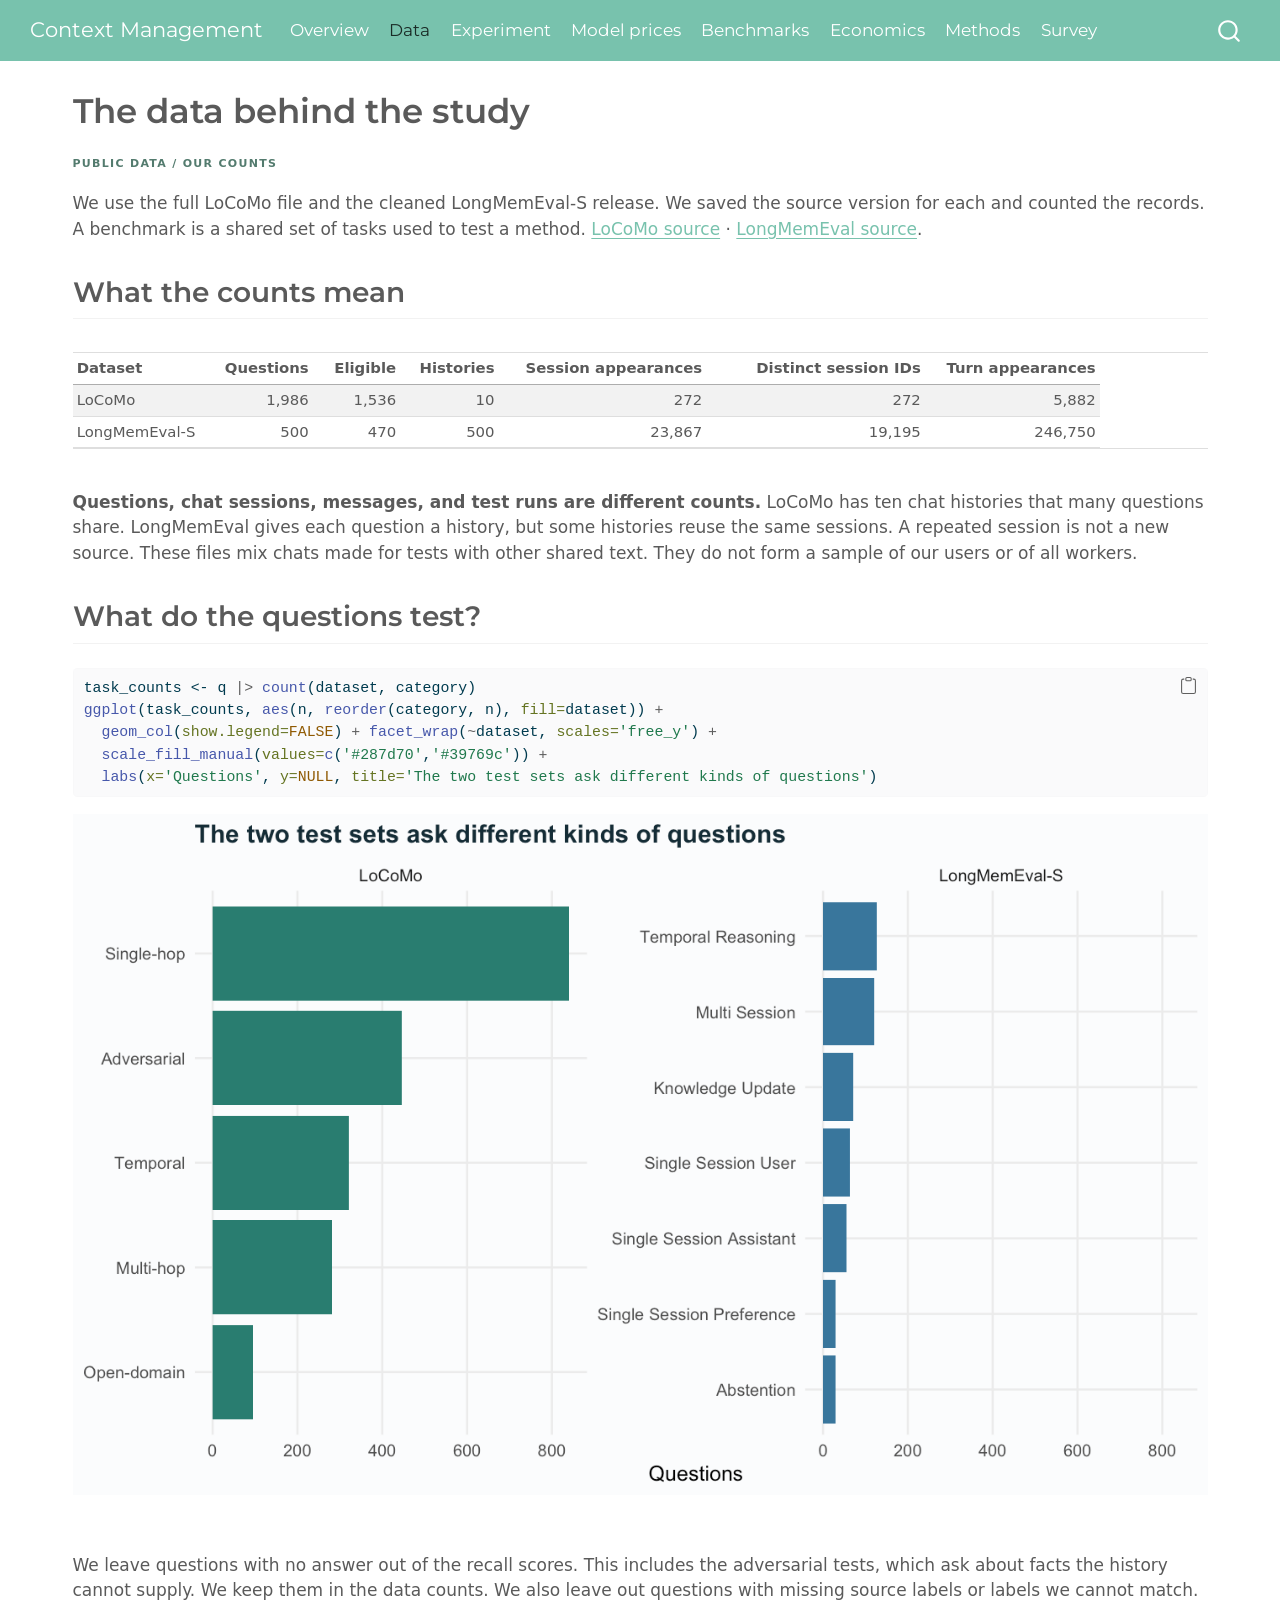
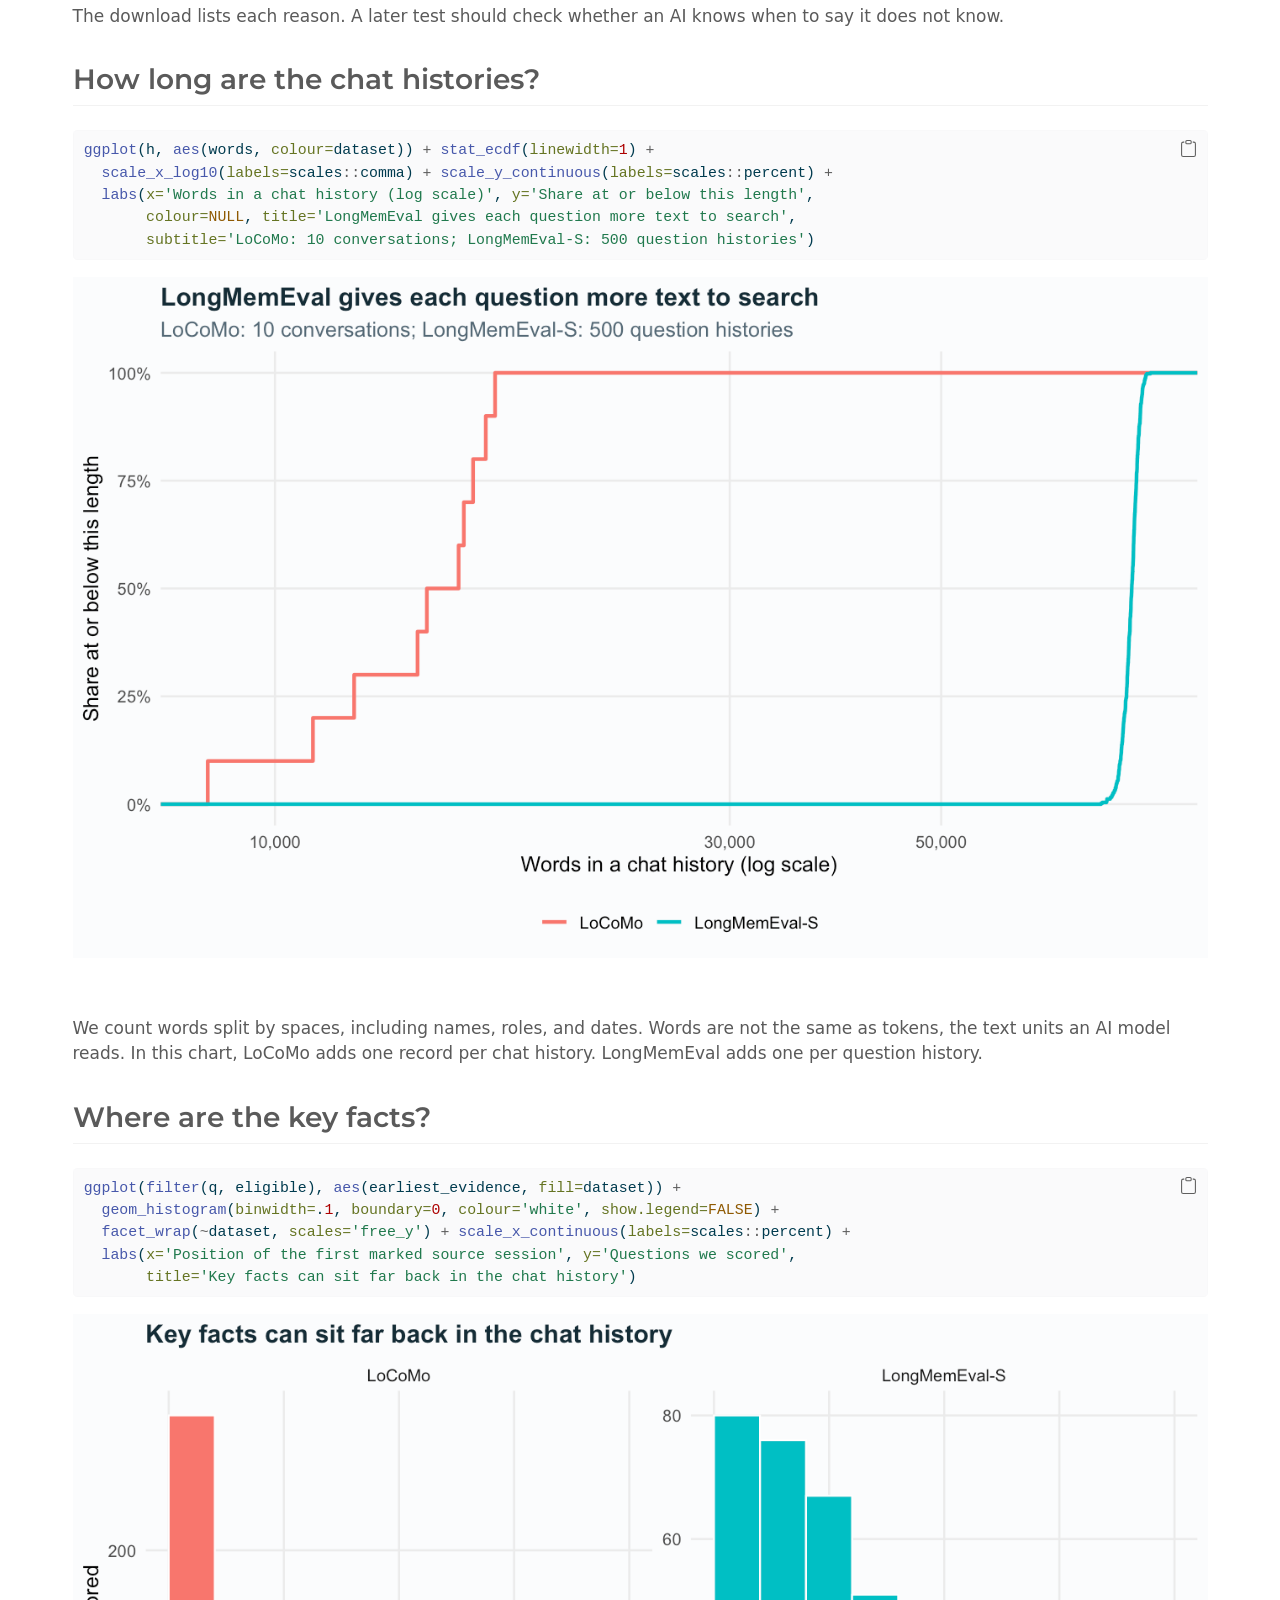
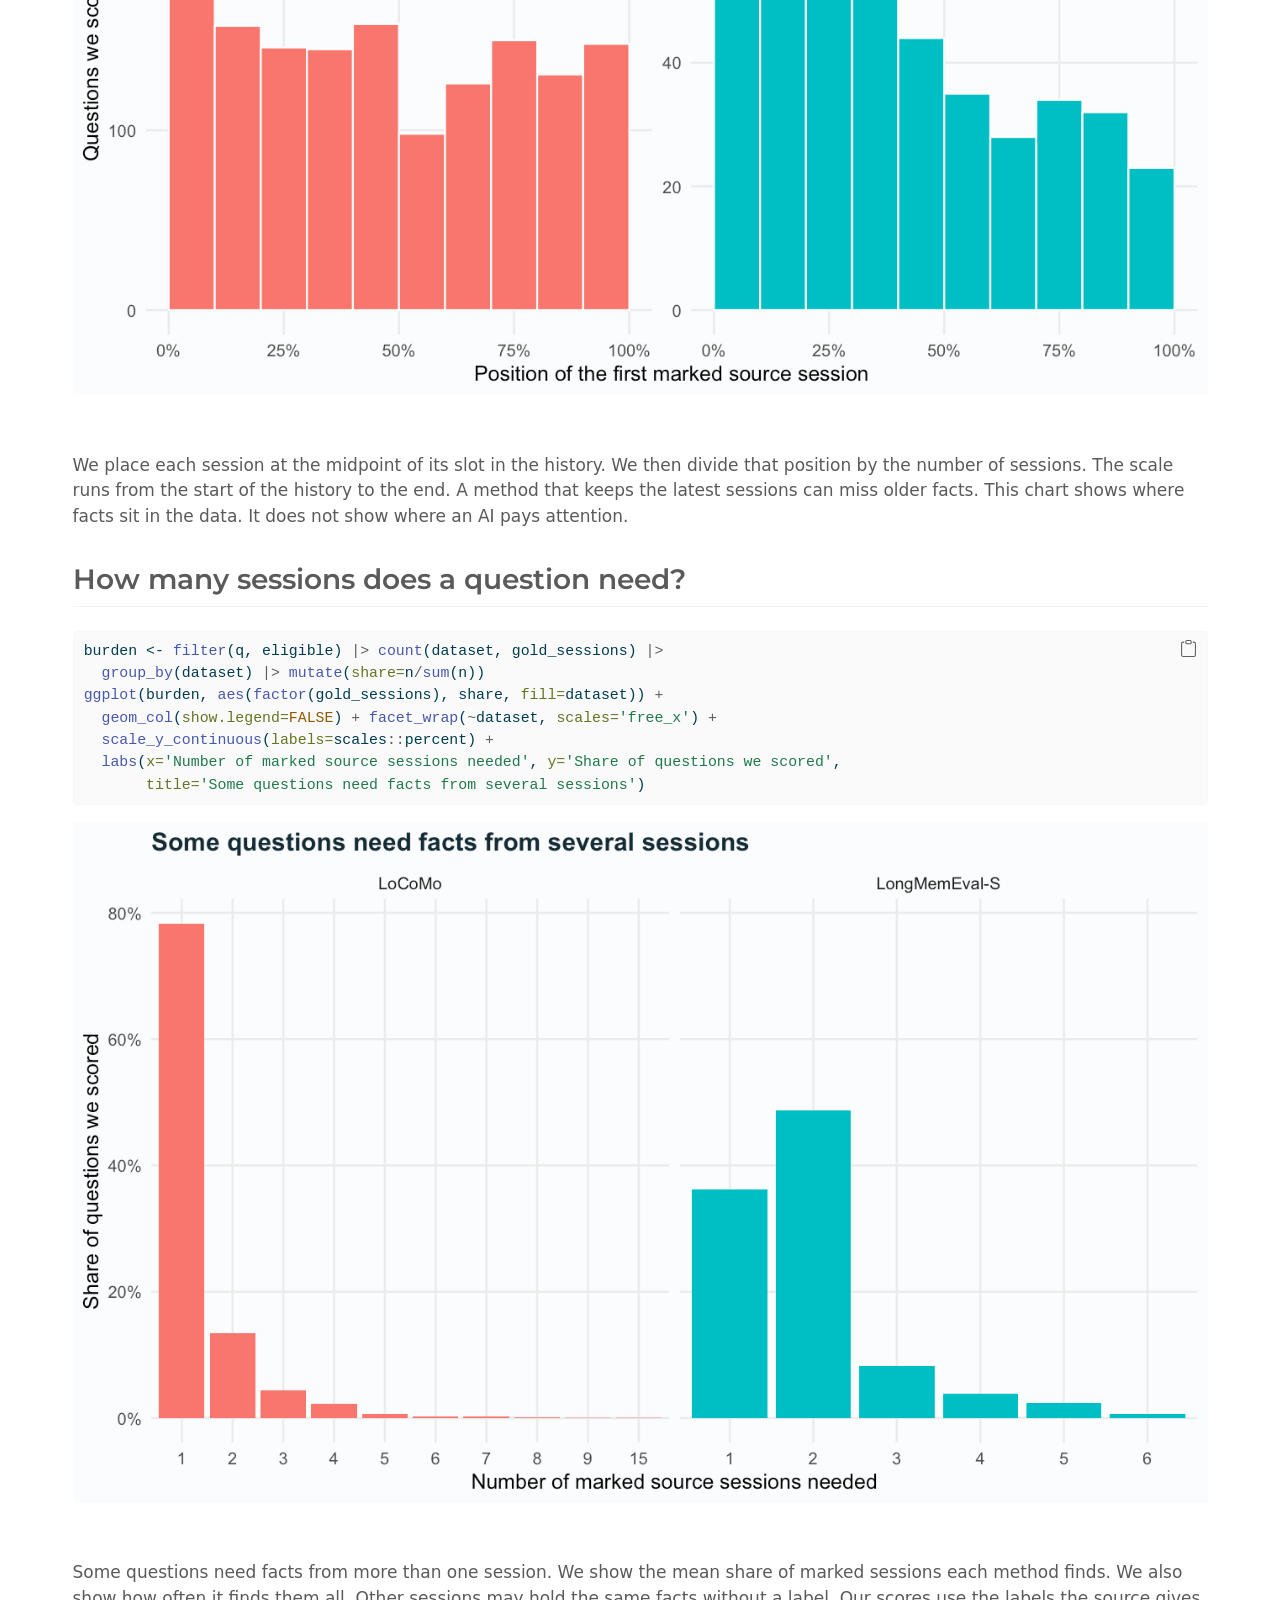
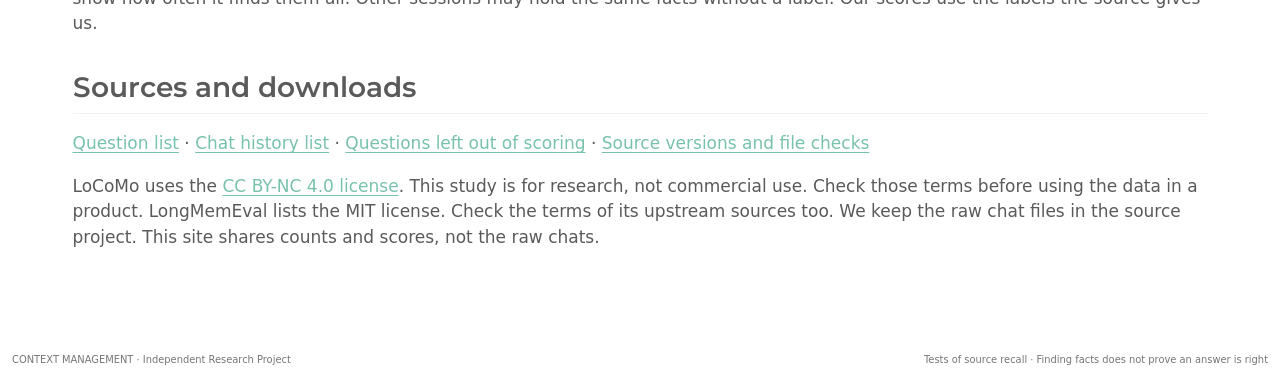
==== commit abd1c1f3: "Label website as an independent research project" ====
--- a/docs/datasets.html
+++ b/docs/datasets.html
@@ -736,7 +736,7 @@
 <footer class="footer">
   <div class="nav-footer">
     <div class="nav-footer-left">
-<p>CONTEXT MANAGEMENT · Student research</p>
+<p>CONTEXT MANAGEMENT · Independent Research Project</p>
 </div>   
     <div class="nav-footer-center">
       &nbsp;
